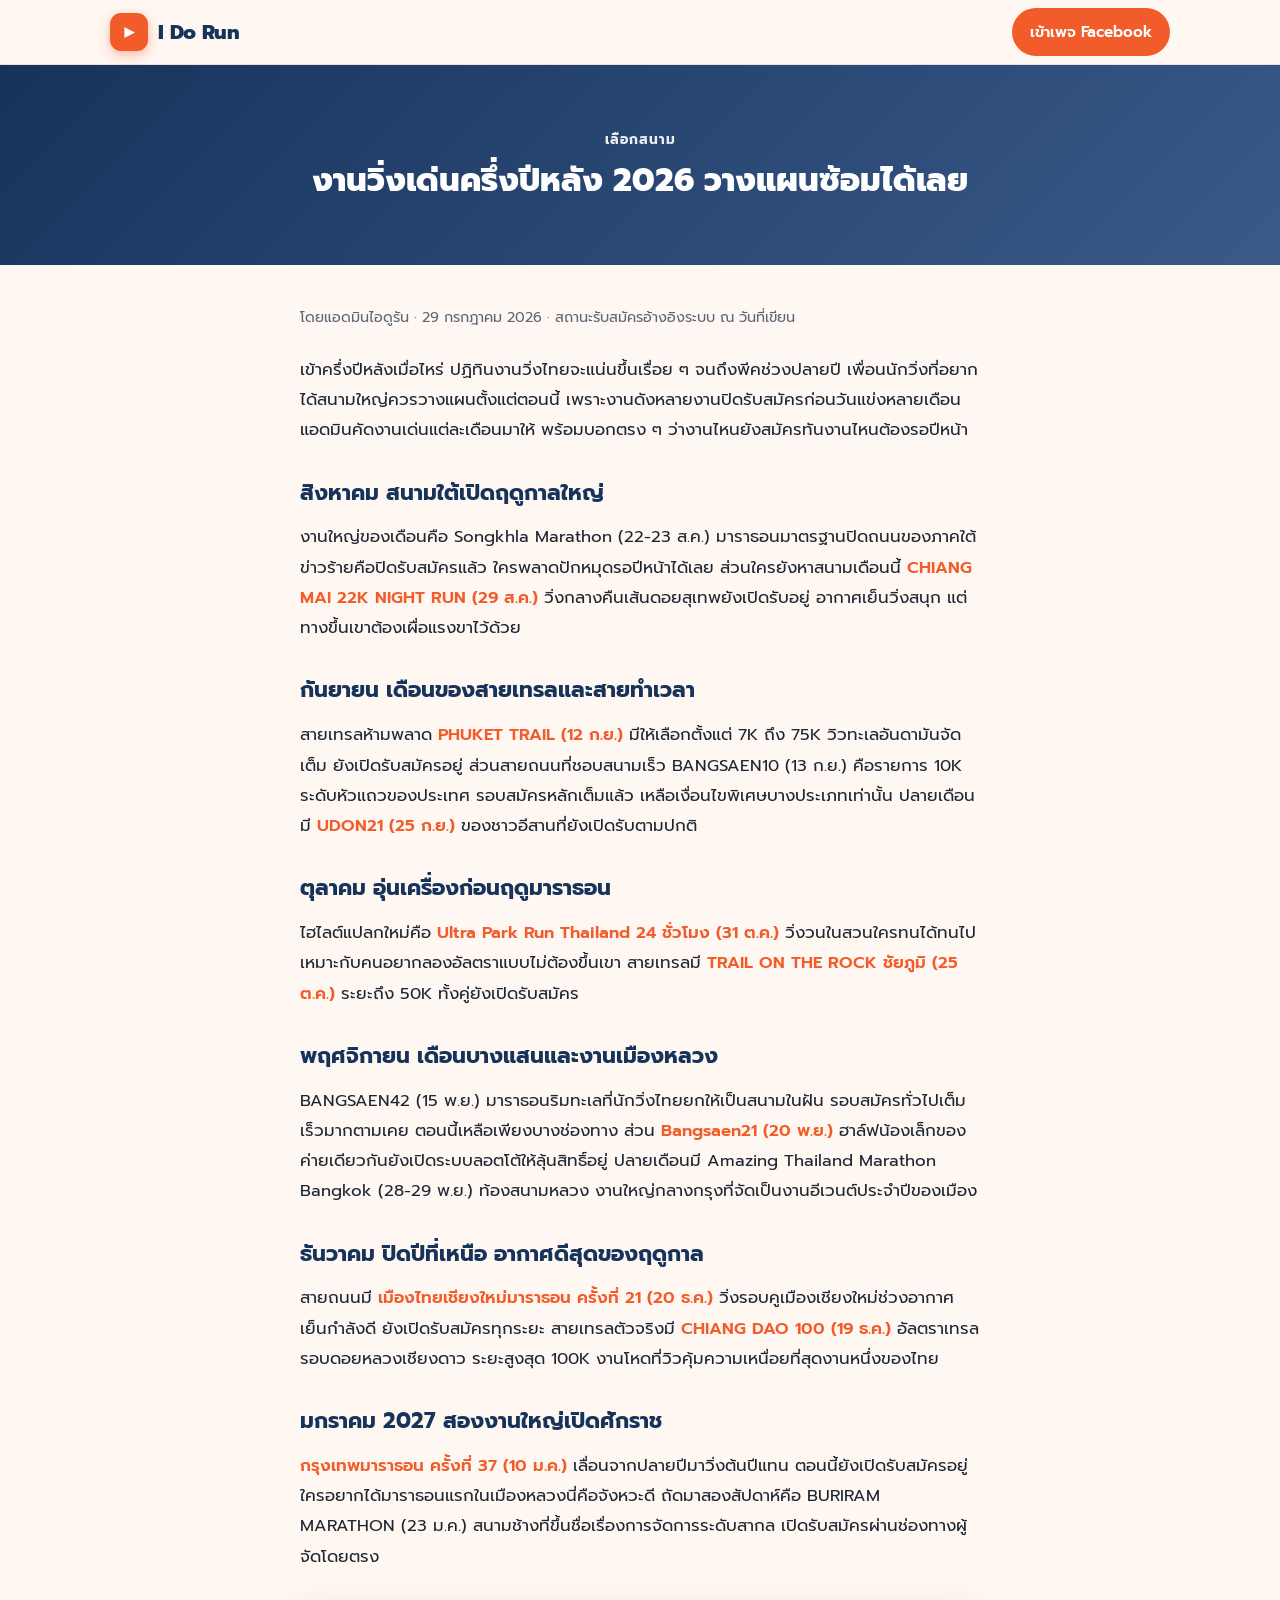
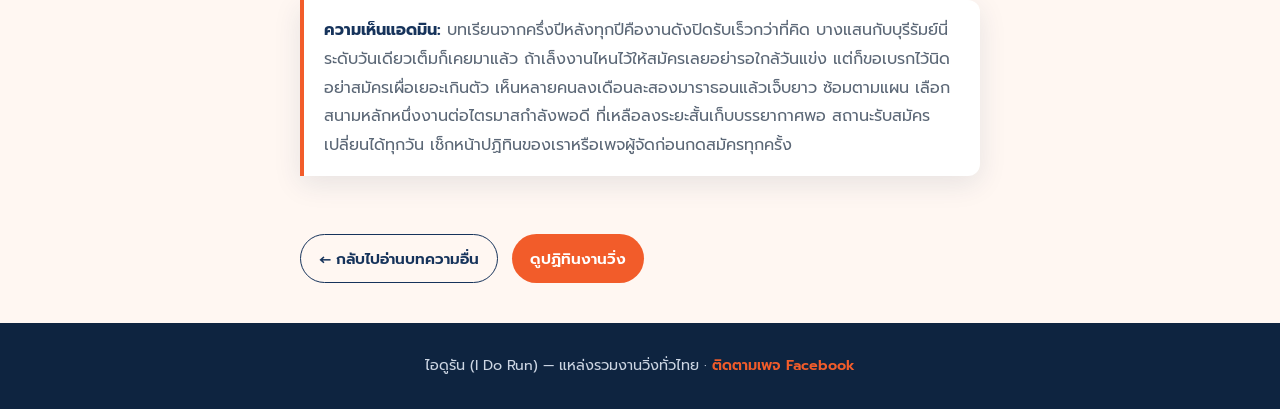
==== blog-h2-2026-highlight-races.html @ abdb93ab "content: 2 new blog posts + sitemap + build.js dedupe fix" ====
<!DOCTYPE html>
<html lang="th">
<head>
<meta charset="UTF-8">
<meta name="viewport" content="width=device-width, initial-scale=1.0">
<title>งานวิ่งเด่นครึ่งปีหลัง 2026 วางแผนซ้อมได้เลย | ไอดูรัน I Do Run</title>
<meta name="description" content="ส.ค.ถึง ม.ค. มีสนามใหญ่เรียงคิวทุกเดือน ตั้งแต่บางแสน เชียงใหม่มาราธอน เชียงดาว 100 ถึงกรุงเทพมาราธอน แอดมินคัดงานเด่นมาให้พร้อมสถานะรับสมัครจริง">
<link rel="canonical" href="https://idorunubon.github.io/blog-h2-2026-highlight-races.html">
<meta property="og:type" content="article">
<meta property="og:title" content="งานวิ่งเด่นครึ่งปีหลัง 2026 วางแผนซ้อมได้เลย">
<meta property="og:description" content="ส.ค.ถึง ม.ค. มีสนามใหญ่เรียงคิวทุกเดือน แอดมินคัดงานเด่นมาให้พร้อมสถานะรับสมัครจริง">
<meta property="og:url" content="https://idorunubon.github.io/blog-h2-2026-highlight-races.html">
<meta property="og:image" content="https://idorunubon.github.io/og-image.png">
<script type="application/ld+json">{"@context":"https://schema.org","@type":"BlogPosting","headline":"งานวิ่งเด่นครึ่งปีหลัง 2026 วางแผนซ้อมได้เลย","datePublished":"2026-07-29","author":{"@type":"Organization","name":"ไอดูรัน I Do Run"},"publisher":{"@type":"Organization","name":"ไอดูรัน I Do Run"},"mainEntityOfPage":"https://idorunubon.github.io/blog-h2-2026-highlight-races.html"}</script>
<link rel="preconnect" href="https://fonts.googleapis.com">
<link rel="preconnect" href="https://fonts.gstatic.com" crossorigin>
<link href="https://fonts.googleapis.com/css2?family=Noto+Sans+Thai:wght@400;500;700;800&family=Prompt:wght@400;500;600;700;800&display=swap" rel="stylesheet">
<link rel="icon" href="data:image/svg+xml,%3Csvg xmlns='http://www.w3.org/2000/svg' viewBox='0 0 64 64'%3E%3Crect width='64' height='64' rx='14' fill='%23F25C2A'/%3E%3Cpath d='M24 18v28l24-14z' fill='white'/%3E%3C/svg%3E">
<style>
  :root{--orange:#F25C2A;--orange-dark:#d44a1c;--navy:#16335B;--navy-deep:#0e2440;--cream:#FFF7F2;--ink:#1d2733;--muted:#5b6776;--line:#e9e1d8;--shadow:0 8px 28px rgba(22,51,91,.10)}
  *{box-sizing:border-box;margin:0;padding:0}
  body{font-family:'Prompt','Noto Sans Thai',sans-serif;color:var(--ink);background:var(--cream);line-height:1.8;-webkit-font-smoothing:antialiased}
  a{color:inherit;text-decoration:none}
  header.nav{position:sticky;top:0;z-index:50;background:rgba(255,247,242,.95);backdrop-filter:blur(8px);border-bottom:1px solid var(--line)}
  .nav-in{max-width:1100px;margin:0 auto;padding:0 20px;display:flex;align-items:center;justify-content:space-between;height:64px}
  .logo{display:flex;align-items:center;gap:10px;font-weight:800;font-size:1.25rem;color:var(--navy)}
  .logo .mark{width:38px;height:38px;border-radius:11px;background:var(--orange);display:grid;place-items:center;color:#fff;font-size:1.2rem;box-shadow:0 4px 12px rgba(242,92,42,.4)}
  .btn{display:inline-flex;align-items:center;gap:8px;background:var(--orange);color:#fff;font-weight:600;padding:10px 18px;border-radius:30px;font-size:.95rem;border:none;cursor:pointer}
  .hero{height:200px;background:linear-gradient(135deg,#16335B,#3a5a8a);display:grid;place-items:center;text-align:center;color:#fff;padding:0 20px}
  .hero .cat{font-size:.85rem;font-weight:700;letter-spacing:1px;text-transform:uppercase;opacity:.9;margin-bottom:8px}
  .hero h1{font-size:2rem;font-weight:800;line-height:1.3;max-width:760px}
  article{max-width:720px;margin:0 auto;padding:40px 20px 20px}
  .meta{color:var(--muted);font-size:.9rem;margin-bottom:24px}
  article h2{color:var(--navy);font-size:1.35rem;font-weight:700;margin:28px 0 10px}
  article p{margin-bottom:14px;font-size:1.05rem}
  article a{color:var(--orange);font-weight:600}
  .adminbox{background:#fff;border-left:4px solid var(--orange);border-radius:0 12px 12px 0;padding:16px 20px;margin:28px 0;box-shadow:var(--shadow);color:var(--muted);font-size:1rem}
  .adminbox b{color:var(--navy)}
  .backwrap{max-width:720px;margin:0 auto;padding:10px 20px 40px;display:flex;gap:14px;flex-wrap:wrap}
  .ghost{background:transparent;color:var(--navy);border:1.5px solid var(--navy)}
  footer{background:var(--navy-deep);color:#cdd6e3;text-align:center;padding:30px 20px;font-size:.9rem}
  footer a{color:var(--orange);font-weight:600}
</style>
</head>
<body>
<header class="nav"><div class="nav-in">
  <a href="/" class="logo"><span class="mark">▶</span> I Do Run</a>
  <a class="btn" href="https://www.facebook.com/ido.run.ubon/" target="_blank" rel="noopener">เข้าเพจ Facebook</a>
</div></header>
<div class="hero"><div><div class="cat">เลือกสนาม</div><h1>งานวิ่งเด่นครึ่งปีหลัง 2026 วางแผนซ้อมได้เลย</h1></div></div>
<article>
  <div class="meta">โดยแอดมินไอดูรัน · 29 กรกฎาคม 2026 · สถานะรับสมัครอ้างอิงระบบ ณ วันที่เขียน</div>
  <p>เข้าครึ่งปีหลังเมื่อไหร่ ปฏิทินงานวิ่งไทยจะแน่นขึ้นเรื่อย ๆ จนถึงพีคช่วงปลายปี เพื่อนนักวิ่งที่อยากได้สนามใหญ่ควรวางแผนตั้งแต่ตอนนี้ เพราะงานดังหลายงานปิดรับสมัครก่อนวันแข่งหลายเดือน แอดมินคัดงานเด่นแต่ละเดือนมาให้ พร้อมบอกตรง ๆ ว่างานไหนยังสมัครทันงานไหนต้องรอปีหน้า</p>
<h2>สิงหาคม สนามใต้เปิดฤดูกาลใหญ่</h2>
<p>งานใหญ่ของเดือนคือ Songkhla Marathon (22-23 ส.ค.) มาราธอนมาตรฐานปิดถนนของภาคใต้ ข่าวร้ายคือปิดรับสมัครแล้ว ใครพลาดปักหมุดรอปีหน้าได้เลย ส่วนใครยังหาสนามเดือนนี้ <a href="https://race.thai.run/event/chiangmai22knightrun2026" target="_blank" rel="noopener">CHIANG MAI 22K NIGHT RUN (29 ส.ค.)</a> วิ่งกลางคืนเส้นดอยสุเทพยังเปิดรับอยู่ อากาศเย็นวิ่งสนุก แต่ทางขึ้นเขาต้องเผื่อแรงขาไว้ด้วย</p>
<h2>กันยายน เดือนของสายเทรลและสายทำเวลา</h2>
<p>สายเทรลห้ามพลาด <a href="https://race.thai.run/event/phukettrail2026" target="_blank" rel="noopener">PHUKET TRAIL (12 ก.ย.)</a> มีให้เลือกตั้งแต่ 7K ถึง 75K วิวทะเลอันดามันจัดเต็ม ยังเปิดรับสมัครอยู่ ส่วนสายถนนที่ชอบสนามเร็ว BANGSAEN10 (13 ก.ย.) คือรายการ 10K ระดับหัวแถวของประเทศ รอบสมัครหลักเต็มแล้ว เหลือเงื่อนไขพิเศษบางประเภทเท่านั้น ปลายเดือนมี <a href="https://race.thai.run/event/udon21" target="_blank" rel="noopener">UDON21 (25 ก.ย.)</a> ของชาวอีสานที่ยังเปิดรับตามปกติ</p>
<h2>ตุลาคม อุ่นเครื่องก่อนฤดูมาราธอน</h2>
<p>ไฮไลต์แปลกใหม่คือ <a href="https://race.thai.run/event/24hbangkok2026" target="_blank" rel="noopener">Ultra Park Run Thailand 24 ชั่วโมง (31 ต.ค.)</a> วิ่งวนในสวนใครทนได้ทนไป เหมาะกับคนอยากลองอัลตราแบบไม่ต้องขึ้นเขา สายเทรลมี <a href="https://race.thai.run/event/trailontherock2026" target="_blank" rel="noopener">TRAIL ON THE ROCK ชัยภูมิ (25 ต.ค.)</a> ระยะถึง 50K ทั้งคู่ยังเปิดรับสมัคร</p>
<h2>พฤศจิกายน เดือนบางแสนและงานเมืองหลวง</h2>
<p>BANGSAEN42 (15 พ.ย.) มาราธอนริมทะเลที่นักวิ่งไทยยกให้เป็นสนามในฝัน รอบสมัครทั่วไปเต็มเร็วมากตามเคย ตอนนี้เหลือเพียงบางช่องทาง ส่วน <a href="https://race.thai.run/event/bs21-lotto-2026" target="_blank" rel="noopener">Bangsaen21 (20 พ.ย.)</a> ฮาล์ฟน้องเล็กของค่ายเดียวกันยังเปิดระบบลอตโต้ให้ลุ้นสิทธิ์อยู่ ปลายเดือนมี Amazing Thailand Marathon Bangkok (28-29 พ.ย.) ท้องสนามหลวง งานใหญ่กลางกรุงที่จัดเป็นงานอีเวนต์ประจำปีของเมือง</p>
<h2>ธันวาคม ปิดปีที่เหนือ อากาศดีสุดของฤดูกาล</h2>
<p>สายถนนมี <a href="https://race.thai.run/event/chiangmaimarathon2026" target="_blank" rel="noopener">เมืองไทยเชียงใหม่มาราธอน ครั้งที่ 21 (20 ธ.ค.)</a> วิ่งรอบคูเมืองเชียงใหม่ช่วงอากาศเย็นกำลังดี ยังเปิดรับสมัครทุกระยะ สายเทรลตัวจริงมี <a href="https://race.thai.run/event/chiangdao100ultratrail2026" target="_blank" rel="noopener">CHIANG DAO 100 (19 ธ.ค.)</a> อัลตราเทรลรอบดอยหลวงเชียงดาว ระยะสูงสุด 100K งานโหดที่วิวคุ้มความเหนื่อยที่สุดงานหนึ่งของไทย</p>
<h2>มกราคม 2027 สองงานใหญ่เปิดศักราช</h2>
<p><a href="https://race.thai.run/event/bangkokmarathon2026" target="_blank" rel="noopener">กรุงเทพมาราธอน ครั้งที่ 37 (10 ม.ค.)</a> เลื่อนจากปลายปีมาวิ่งต้นปีแทน ตอนนี้ยังเปิดรับสมัครอยู่ ใครอยากได้มาราธอนแรกในเมืองหลวงนี่คือจังหวะดี ถัดมาสองสัปดาห์คือ BURIRAM MARATHON (23 ม.ค.) สนามช้างที่ขึ้นชื่อเรื่องการจัดการระดับสากล เปิดรับสมัครผ่านช่องทางผู้จัดโดยตรง</p>
<div class="adminbox"><b>ความเห็นแอดมิน:</b> บทเรียนจากครึ่งปีหลังทุกปีคืองานดังปิดรับเร็วกว่าที่คิด บางแสนกับบุรีรัมย์นี่ระดับวันเดียวเต็มก็เคยมาแล้ว ถ้าเล็งงานไหนไว้ให้สมัครเลยอย่ารอใกล้วันแข่ง แต่ก็ขอเบรกไว้นิด อย่าสมัครเผื่อเยอะเกินตัว เห็นหลายคนลงเดือนละสองมาราธอนแล้วเจ็บยาว ซ้อมตามแผน เลือกสนามหลักหนึ่งงานต่อไตรมาสกำลังพอดี ที่เหลือลงระยะสั้นเก็บบรรยากาศพอ สถานะรับสมัครเปลี่ยนได้ทุกวัน เช็กหน้าปฏิทินของเราหรือเพจผู้จัดก่อนกดสมัครทุกครั้ง</div>
</article>
<div class="backwrap">
  <a class="btn ghost" href="/#blog">← กลับไปอ่านบทความอื่น</a>
  <a class="btn" href="/#events">ดูปฏิทินงานวิ่ง</a>
</div>
<footer>ไอดูรัน (I Do Run) — แหล่งรวมงานวิ่งทั่วไทย · <a href="https://www.facebook.com/ido.run.ubon/" target="_blank" rel="noopener">ติดตามเพจ Facebook</a></footer>
</body>
</html>
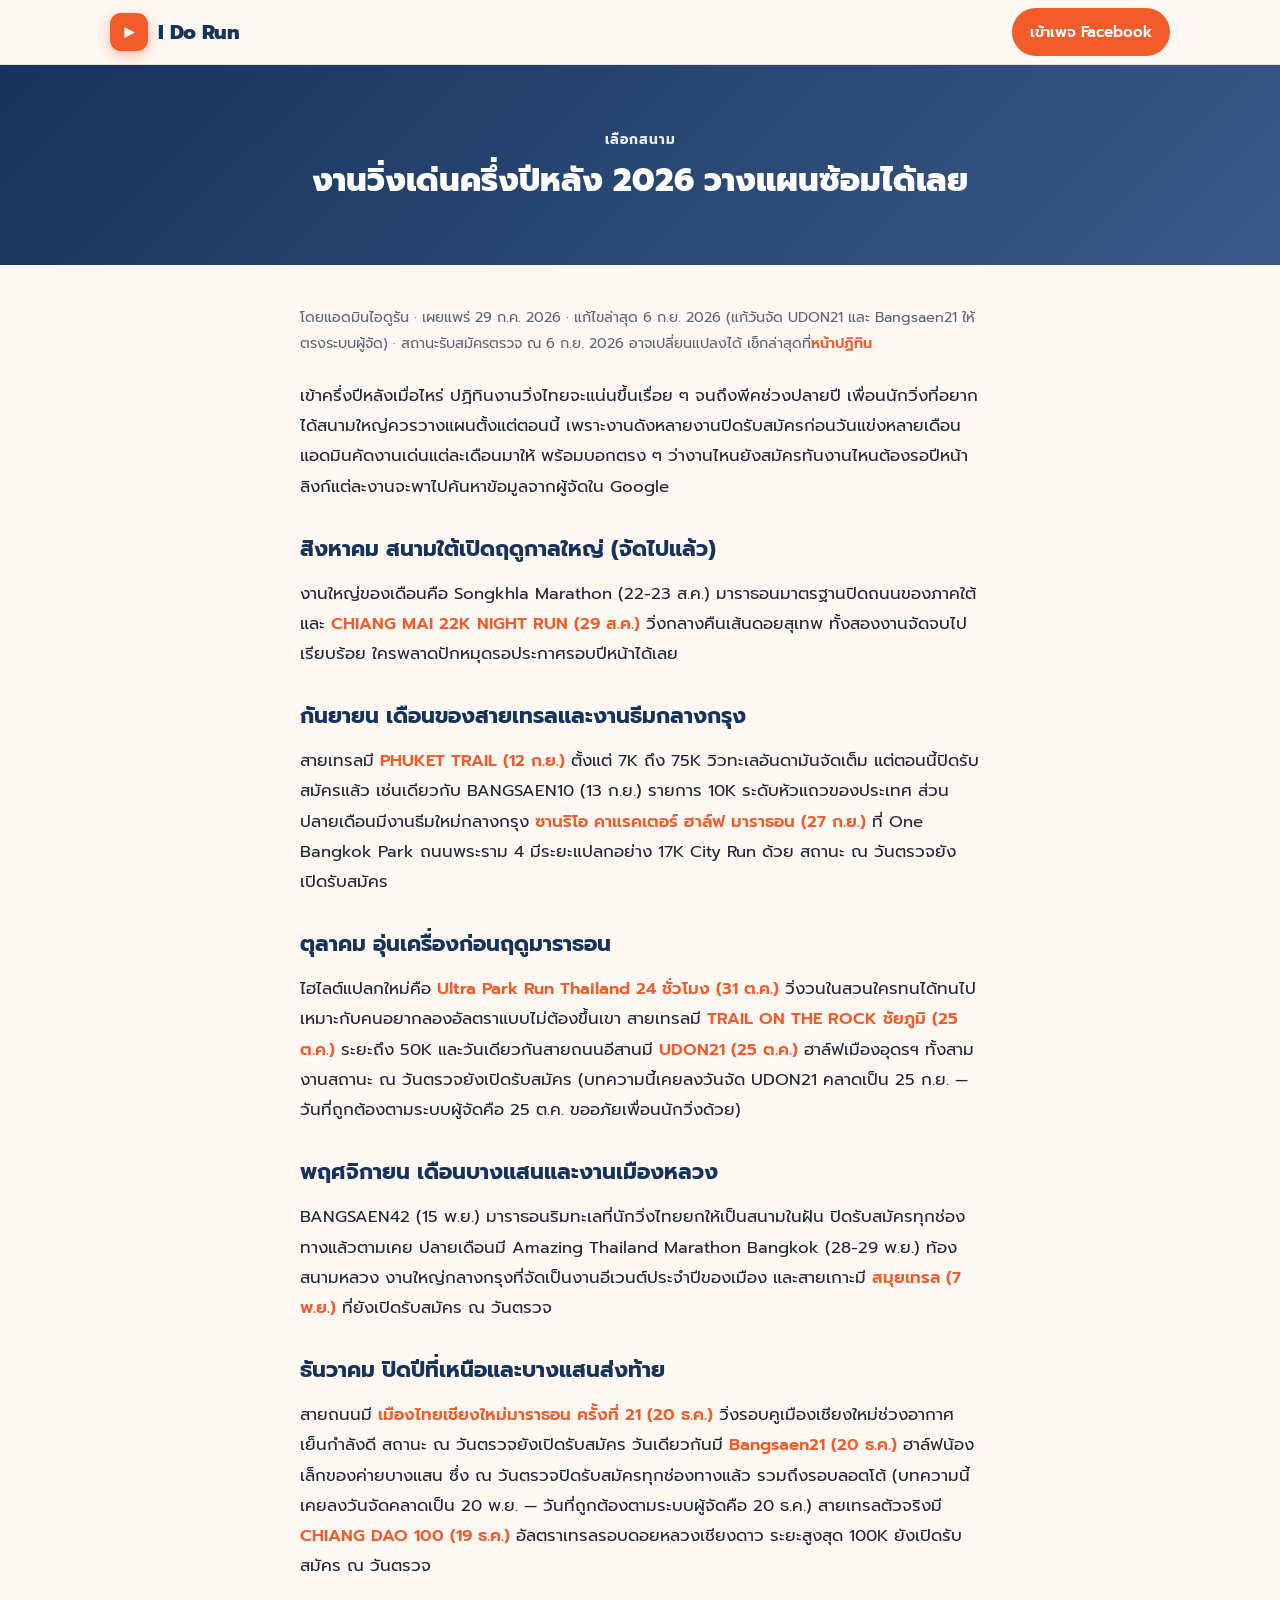
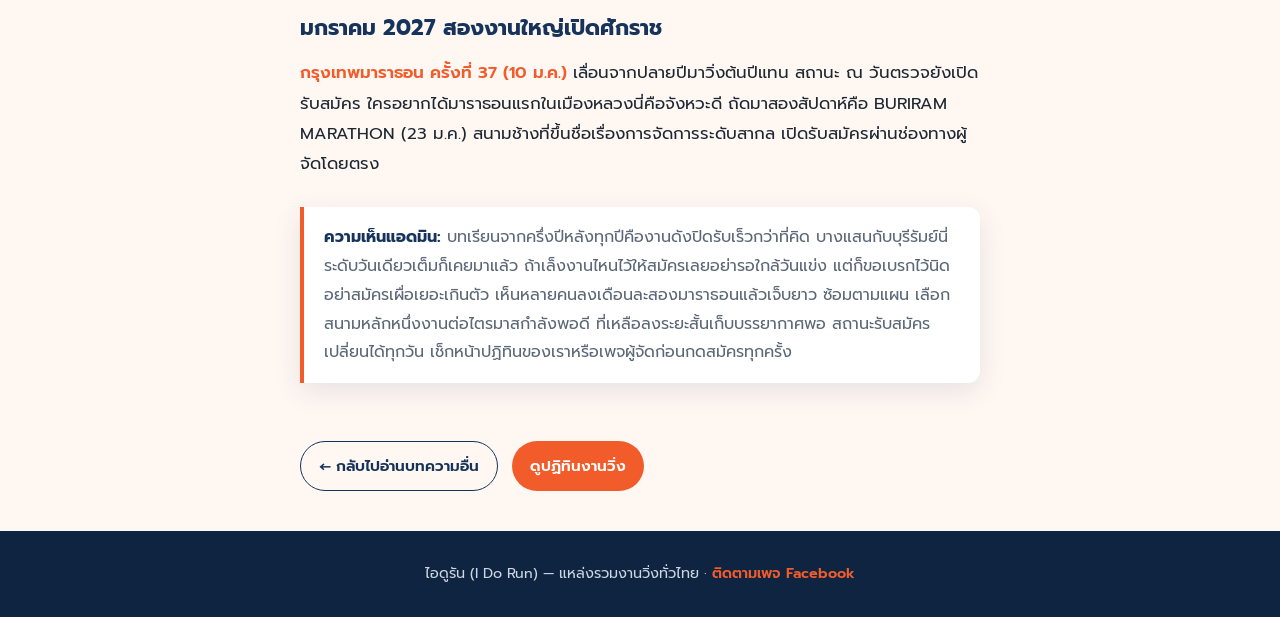
==== commit 04c4b5ab: "fix: Google search links, verified dates (UDON21/BS21), weekly-status labels, stale fallback" ====
--- a/blog-h2-2026-highlight-races.html
+++ b/blog-h2-2026-highlight-races.html
@@ -11,7 +11,7 @@
 <meta property="og:description" content="ส.ค.ถึง ม.ค. มีสนามใหญ่เรียงคิวทุกเดือน แอดมินคัดงานเด่นมาให้พร้อมสถานะรับสมัครจริง">
 <meta property="og:url" content="https://idorunubon.github.io/blog-h2-2026-highlight-races.html">
 <meta property="og:image" content="https://idorunubon.github.io/og-image.png">
-<script type="application/ld+json">{"@context":"https://schema.org","@type":"BlogPosting","headline":"งานวิ่งเด่นครึ่งปีหลัง 2026 วางแผนซ้อมได้เลย","datePublished":"2026-07-29","author":{"@type":"Organization","name":"ไอดูรัน I Do Run"},"publisher":{"@type":"Organization","name":"ไอดูรัน I Do Run"},"mainEntityOfPage":"https://idorunubon.github.io/blog-h2-2026-highlight-races.html"}</script>
+<script type="application/ld+json">{"@context":"https://schema.org","@type":"BlogPosting","headline":"งานวิ่งเด่นครึ่งปีหลัง 2026 วางแผนซ้อมได้เลย","datePublished":"2026-07-29","dateModified":"2026-09-06","author":{"@type":"Organization","name":"ไอดูรัน I Do Run"},"publisher":{"@type":"Organization","name":"ไอดูรัน I Do Run"},"mainEntityOfPage":"https://idorunubon.github.io/blog-h2-2026-highlight-races.html"}</script>
 <link rel="preconnect" href="https://fonts.googleapis.com">
 <link rel="preconnect" href="https://fonts.gstatic.com" crossorigin>
 <link href="https://fonts.googleapis.com/css2?family=Noto+Sans+Thai:wght@400;500;700;800&family=Prompt:wght@400;500;600;700;800&display=swap" rel="stylesheet">
@@ -49,20 +49,20 @@
 </div></header>
 <div class="hero"><div><div class="cat">เลือกสนาม</div><h1>งานวิ่งเด่นครึ่งปีหลัง 2026 วางแผนซ้อมได้เลย</h1></div></div>
 <article>
-  <div class="meta">โดยแอดมินไอดูรัน · 29 กรกฎาคม 2026 · สถานะรับสมัครอ้างอิงระบบ ณ วันที่เขียน</div>
-  <p>เข้าครึ่งปีหลังเมื่อไหร่ ปฏิทินงานวิ่งไทยจะแน่นขึ้นเรื่อย ๆ จนถึงพีคช่วงปลายปี เพื่อนนักวิ่งที่อยากได้สนามใหญ่ควรวางแผนตั้งแต่ตอนนี้ เพราะงานดังหลายงานปิดรับสมัครก่อนวันแข่งหลายเดือน แอดมินคัดงานเด่นแต่ละเดือนมาให้ พร้อมบอกตรง ๆ ว่างานไหนยังสมัครทันงานไหนต้องรอปีหน้า</p>
-<h2>สิงหาคม สนามใต้เปิดฤดูกาลใหญ่</h2>
-<p>งานใหญ่ของเดือนคือ Songkhla Marathon (22-23 ส.ค.) มาราธอนมาตรฐานปิดถนนของภาคใต้ ข่าวร้ายคือปิดรับสมัครแล้ว ใครพลาดปักหมุดรอปีหน้าได้เลย ส่วนใครยังหาสนามเดือนนี้ <a href="https://race.thai.run/event/chiangmai22knightrun2026" target="_blank" rel="noopener">CHIANG MAI 22K NIGHT RUN (29 ส.ค.)</a> วิ่งกลางคืนเส้นดอยสุเทพยังเปิดรับอยู่ อากาศเย็นวิ่งสนุก แต่ทางขึ้นเขาต้องเผื่อแรงขาไว้ด้วย</p>
-<h2>กันยายน เดือนของสายเทรลและสายทำเวลา</h2>
-<p>สายเทรลห้ามพลาด <a href="https://race.thai.run/event/phukettrail2026" target="_blank" rel="noopener">PHUKET TRAIL (12 ก.ย.)</a> มีให้เลือกตั้งแต่ 7K ถึง 75K วิวทะเลอันดามันจัดเต็ม ยังเปิดรับสมัครอยู่ ส่วนสายถนนที่ชอบสนามเร็ว BANGSAEN10 (13 ก.ย.) คือรายการ 10K ระดับหัวแถวของประเทศ รอบสมัครหลักเต็มแล้ว เหลือเงื่อนไขพิเศษบางประเภทเท่านั้น ปลายเดือนมี <a href="https://race.thai.run/event/udon21" target="_blank" rel="noopener">UDON21 (25 ก.ย.)</a> ของชาวอีสานที่ยังเปิดรับตามปกติ</p>
+  <div class="meta">โดยแอดมินไอดูรัน · เผยแพร่ 29 ก.ค. 2026 · แก้ไขล่าสุด 6 ก.ย. 2026 (แก้วันจัด UDON21 และ Bangsaen21 ให้ตรงระบบผู้จัด) · สถานะรับสมัครตรวจ ณ 6 ก.ย. 2026 อาจเปลี่ยนแปลงได้ เช็กล่าสุดที่<a href="/#events">หน้าปฏิทิน</a></div>
+  <p>เข้าครึ่งปีหลังเมื่อไหร่ ปฏิทินงานวิ่งไทยจะแน่นขึ้นเรื่อย ๆ จนถึงพีคช่วงปลายปี เพื่อนนักวิ่งที่อยากได้สนามใหญ่ควรวางแผนตั้งแต่ตอนนี้ เพราะงานดังหลายงานปิดรับสมัครก่อนวันแข่งหลายเดือน แอดมินคัดงานเด่นแต่ละเดือนมาให้ พร้อมบอกตรง ๆ ว่างานไหนยังสมัครทันงานไหนต้องรอปีหน้า ลิงก์แต่ละงานจะพาไปค้นหาข้อมูลจากผู้จัดใน Google</p>
+<h2>สิงหาคม สนามใต้เปิดฤดูกาลใหญ่ (จัดไปแล้ว)</h2>
+<p>งานใหญ่ของเดือนคือ Songkhla Marathon (22-23 ส.ค.) มาราธอนมาตรฐานปิดถนนของภาคใต้ และ <a href="https://www.google.com/search?q=CHIANG%20MAI%2022K%20NIGHT%20RUN%202026%20%E0%B8%87%E0%B8%B2%E0%B8%99%E0%B8%A7%E0%B8%B4%E0%B9%88%E0%B8%87%20%E0%B8%9C%E0%B8%B9%E0%B9%89%E0%B8%88%E0%B8%B1%E0%B8%94%20%E0%B8%9C%E0%B8%A5%E0%B8%81%E0%B8%B2%E0%B8%A3%E0%B9%81%E0%B8%82%E0%B9%88%E0%B8%87" target="_blank" rel="noopener">CHIANG MAI 22K NIGHT RUN (29 ส.ค.)</a> วิ่งกลางคืนเส้นดอยสุเทพ ทั้งสองงานจัดจบไปเรียบร้อย ใครพลาดปักหมุดรอประกาศรอบปีหน้าได้เลย</p>
+<h2>กันยายน เดือนของสายเทรลและงานธีมกลางกรุง</h2>
+<p>สายเทรลมี <a href="https://www.google.com/search?q=PHUKET%20TRAIL%202026%20%E0%B8%87%E0%B8%B2%E0%B8%99%E0%B8%A7%E0%B8%B4%E0%B9%88%E0%B8%87%20%E0%B8%9C%E0%B8%B9%E0%B9%89%E0%B8%88%E0%B8%B1%E0%B8%94%20%E0%B8%AA%E0%B8%A1%E0%B8%B1%E0%B8%84%E0%B8%A3" target="_blank" rel="noopener">PHUKET TRAIL (12 ก.ย.)</a> ตั้งแต่ 7K ถึง 75K วิวทะเลอันดามันจัดเต็ม แต่ตอนนี้ปิดรับสมัครแล้ว เช่นเดียวกับ BANGSAEN10 (13 ก.ย.) รายการ 10K ระดับหัวแถวของประเทศ ส่วนปลายเดือนมีงานธีมใหม่กลางกรุง <a href="https://www.google.com/search?q=Sanrio%20Characters%20Half%20Marathon%202026%20One%20Bangkok%20%E0%B8%87%E0%B8%B2%E0%B8%99%E0%B8%A7%E0%B8%B4%E0%B9%88%E0%B8%87%20%E0%B8%AA%E0%B8%A1%E0%B8%B1%E0%B8%84%E0%B8%A3" target="_blank" rel="noopener">ซานริโอ คาแรคเตอร์ ฮาล์ฟ มาราธอน (27 ก.ย.)</a> ที่ One Bangkok Park ถนนพระราม 4 มีระยะแปลกอย่าง 17K City Run ด้วย สถานะ ณ วันตรวจยังเปิดรับสมัคร</p>
 <h2>ตุลาคม อุ่นเครื่องก่อนฤดูมาราธอน</h2>
-<p>ไฮไลต์แปลกใหม่คือ <a href="https://race.thai.run/event/24hbangkok2026" target="_blank" rel="noopener">Ultra Park Run Thailand 24 ชั่วโมง (31 ต.ค.)</a> วิ่งวนในสวนใครทนได้ทนไป เหมาะกับคนอยากลองอัลตราแบบไม่ต้องขึ้นเขา สายเทรลมี <a href="https://race.thai.run/event/trailontherock2026" target="_blank" rel="noopener">TRAIL ON THE ROCK ชัยภูมิ (25 ต.ค.)</a> ระยะถึง 50K ทั้งคู่ยังเปิดรับสมัคร</p>
+<p>ไฮไลต์แปลกใหม่คือ <a href="https://www.google.com/search?q=Ultra%20Park%20Run%20Thailand%2024H%20Bangkok%202026%20%E0%B8%87%E0%B8%B2%E0%B8%99%E0%B8%A7%E0%B8%B4%E0%B9%88%E0%B8%87%20%E0%B8%9C%E0%B8%B9%E0%B9%89%E0%B8%88%E0%B8%B1%E0%B8%94%20%E0%B8%AA%E0%B8%A1%E0%B8%B1%E0%B8%84%E0%B8%A3" target="_blank" rel="noopener">Ultra Park Run Thailand 24 ชั่วโมง (31 ต.ค.)</a> วิ่งวนในสวนใครทนได้ทนไป เหมาะกับคนอยากลองอัลตราแบบไม่ต้องขึ้นเขา สายเทรลมี <a href="https://www.google.com/search?q=TRAIL%20ON%20THE%20ROCK%202026%20%E0%B8%8A%E0%B8%B1%E0%B8%A2%E0%B8%A0%E0%B8%B9%E0%B8%A1%E0%B8%B4%20%E0%B8%87%E0%B8%B2%E0%B8%99%E0%B8%A7%E0%B8%B4%E0%B9%88%E0%B8%87%20%E0%B8%AA%E0%B8%A1%E0%B8%B1%E0%B8%84%E0%B8%A3" target="_blank" rel="noopener">TRAIL ON THE ROCK ชัยภูมิ (25 ต.ค.)</a> ระยะถึง 50K และวันเดียวกันสายถนนอีสานมี <a href="https://www.google.com/search?q=UDON21%202026%20%E0%B8%87%E0%B8%B2%E0%B8%99%E0%B8%A7%E0%B8%B4%E0%B9%88%E0%B8%87%20%E0%B8%9C%E0%B8%B9%E0%B9%89%E0%B8%88%E0%B8%B1%E0%B8%94%20%E0%B8%AA%E0%B8%A1%E0%B8%B1%E0%B8%84%E0%B8%A3" target="_blank" rel="noopener">UDON21 (25 ต.ค.)</a> ฮาล์ฟเมืองอุดรฯ ทั้งสามงานสถานะ ณ วันตรวจยังเปิดรับสมัคร (บทความนี้เคยลงวันจัด UDON21 คลาดเป็น 25 ก.ย. — วันที่ถูกต้องตามระบบผู้จัดคือ 25 ต.ค. ขออภัยเพื่อนนักวิ่งด้วย)</p>
 <h2>พฤศจิกายน เดือนบางแสนและงานเมืองหลวง</h2>
-<p>BANGSAEN42 (15 พ.ย.) มาราธอนริมทะเลที่นักวิ่งไทยยกให้เป็นสนามในฝัน รอบสมัครทั่วไปเต็มเร็วมากตามเคย ตอนนี้เหลือเพียงบางช่องทาง ส่วน <a href="https://race.thai.run/event/bs21-lotto-2026" target="_blank" rel="noopener">Bangsaen21 (20 พ.ย.)</a> ฮาล์ฟน้องเล็กของค่ายเดียวกันยังเปิดระบบลอตโต้ให้ลุ้นสิทธิ์อยู่ ปลายเดือนมี Amazing Thailand Marathon Bangkok (28-29 พ.ย.) ท้องสนามหลวง งานใหญ่กลางกรุงที่จัดเป็นงานอีเวนต์ประจำปีของเมือง</p>
-<h2>ธันวาคม ปิดปีที่เหนือ อากาศดีสุดของฤดูกาล</h2>
-<p>สายถนนมี <a href="https://race.thai.run/event/chiangmaimarathon2026" target="_blank" rel="noopener">เมืองไทยเชียงใหม่มาราธอน ครั้งที่ 21 (20 ธ.ค.)</a> วิ่งรอบคูเมืองเชียงใหม่ช่วงอากาศเย็นกำลังดี ยังเปิดรับสมัครทุกระยะ สายเทรลตัวจริงมี <a href="https://race.thai.run/event/chiangdao100ultratrail2026" target="_blank" rel="noopener">CHIANG DAO 100 (19 ธ.ค.)</a> อัลตราเทรลรอบดอยหลวงเชียงดาว ระยะสูงสุด 100K งานโหดที่วิวคุ้มความเหนื่อยที่สุดงานหนึ่งของไทย</p>
+<p>BANGSAEN42 (15 พ.ย.) มาราธอนริมทะเลที่นักวิ่งไทยยกให้เป็นสนามในฝัน ปิดรับสมัครทุกช่องทางแล้วตามเคย ปลายเดือนมี Amazing Thailand Marathon Bangkok (28-29 พ.ย.) ท้องสนามหลวง งานใหญ่กลางกรุงที่จัดเป็นงานอีเวนต์ประจำปีของเมือง และสายเกาะมี <a href="https://www.google.com/search?q=Samui%20Trail%202026%20%E0%B8%AA%E0%B8%A1%E0%B8%B8%E0%B8%A2%E0%B9%80%E0%B8%97%E0%B8%A3%E0%B8%A5%20%E0%B8%87%E0%B8%B2%E0%B8%99%E0%B8%A7%E0%B8%B4%E0%B9%88%E0%B8%87%20%E0%B8%AA%E0%B8%A1%E0%B8%B1%E0%B8%84%E0%B8%A3" target="_blank" rel="noopener">สมุยเทรล (7 พ.ย.)</a> ที่ยังเปิดรับสมัคร ณ วันตรวจ</p>
+<h2>ธันวาคม ปิดปีที่เหนือและบางแสนส่งท้าย</h2>
+<p>สายถนนมี <a href="https://www.google.com/search?q=%E0%B9%80%E0%B8%A1%E0%B8%B7%E0%B8%AD%E0%B8%87%E0%B9%84%E0%B8%97%E0%B8%A2%E0%B9%80%E0%B8%8A%E0%B8%B5%E0%B8%A2%E0%B8%87%E0%B9%83%E0%B8%AB%E0%B8%A1%E0%B9%88%E0%B8%A1%E0%B8%B2%E0%B8%A3%E0%B8%B2%E0%B8%98%E0%B8%AD%E0%B8%99%202026%20%E0%B8%87%E0%B8%B2%E0%B8%99%E0%B8%A7%E0%B8%B4%E0%B9%88%E0%B8%87%20%E0%B8%AA%E0%B8%A1%E0%B8%B1%E0%B8%84%E0%B8%A3" target="_blank" rel="noopener">เมืองไทยเชียงใหม่มาราธอน ครั้งที่ 21 (20 ธ.ค.)</a> วิ่งรอบคูเมืองเชียงใหม่ช่วงอากาศเย็นกำลังดี สถานะ ณ วันตรวจยังเปิดรับสมัคร วันเดียวกันมี <a href="https://www.google.com/search?q=Bangsaen21%202026%20%E0%B8%87%E0%B8%B2%E0%B8%99%E0%B8%A7%E0%B8%B4%E0%B9%88%E0%B8%87%20%E0%B8%9C%E0%B8%B9%E0%B9%89%E0%B8%88%E0%B8%B1%E0%B8%94%20%E0%B8%AA%E0%B8%A1%E0%B8%B1%E0%B8%84%E0%B8%A3" target="_blank" rel="noopener">Bangsaen21 (20 ธ.ค.)</a> ฮาล์ฟน้องเล็กของค่ายบางแสน ซึ่ง ณ วันตรวจปิดรับสมัครทุกช่องทางแล้ว รวมถึงรอบลอตโต้ (บทความนี้เคยลงวันจัดคลาดเป็น 20 พ.ย. — วันที่ถูกต้องตามระบบผู้จัดคือ 20 ธ.ค.) สายเทรลตัวจริงมี <a href="https://www.google.com/search?q=CHIANG%20DAO%20100%20Ultra%20Trail%202026%20%E0%B8%87%E0%B8%B2%E0%B8%99%E0%B8%A7%E0%B8%B4%E0%B9%88%E0%B8%87%20%E0%B8%AA%E0%B8%A1%E0%B8%B1%E0%B8%84%E0%B8%A3" target="_blank" rel="noopener">CHIANG DAO 100 (19 ธ.ค.)</a> อัลตราเทรลรอบดอยหลวงเชียงดาว ระยะสูงสุด 100K ยังเปิดรับสมัคร ณ วันตรวจ</p>
 <h2>มกราคม 2027 สองงานใหญ่เปิดศักราช</h2>
-<p><a href="https://race.thai.run/event/bangkokmarathon2026" target="_blank" rel="noopener">กรุงเทพมาราธอน ครั้งที่ 37 (10 ม.ค.)</a> เลื่อนจากปลายปีมาวิ่งต้นปีแทน ตอนนี้ยังเปิดรับสมัครอยู่ ใครอยากได้มาราธอนแรกในเมืองหลวงนี่คือจังหวะดี ถัดมาสองสัปดาห์คือ BURIRAM MARATHON (23 ม.ค.) สนามช้างที่ขึ้นชื่อเรื่องการจัดการระดับสากล เปิดรับสมัครผ่านช่องทางผู้จัดโดยตรง</p>
+<p><a href="https://www.google.com/search?q=%E0%B8%81%E0%B8%A3%E0%B8%B8%E0%B8%87%E0%B9%80%E0%B8%97%E0%B8%9E%E0%B8%A1%E0%B8%B2%E0%B8%A3%E0%B8%B2%E0%B8%98%E0%B8%AD%E0%B8%99%20%E0%B8%84%E0%B8%A3%E0%B8%B1%E0%B9%89%E0%B8%87%E0%B8%97%E0%B8%B5%E0%B9%88%2037%20%E0%B8%87%E0%B8%B2%E0%B8%99%E0%B8%A7%E0%B8%B4%E0%B9%88%E0%B8%87%20%E0%B8%9C%E0%B8%B9%E0%B9%89%E0%B8%88%E0%B8%B1%E0%B8%94%20%E0%B8%AA%E0%B8%A1%E0%B8%B1%E0%B8%84%E0%B8%A3" target="_blank" rel="noopener">กรุงเทพมาราธอน ครั้งที่ 37 (10 ม.ค.)</a> เลื่อนจากปลายปีมาวิ่งต้นปีแทน สถานะ ณ วันตรวจยังเปิดรับสมัคร ใครอยากได้มาราธอนแรกในเมืองหลวงนี่คือจังหวะดี ถัดมาสองสัปดาห์คือ BURIRAM MARATHON (23 ม.ค.) สนามช้างที่ขึ้นชื่อเรื่องการจัดการระดับสากล เปิดรับสมัครผ่านช่องทางผู้จัดโดยตรง</p>
 <div class="adminbox"><b>ความเห็นแอดมิน:</b> บทเรียนจากครึ่งปีหลังทุกปีคืองานดังปิดรับเร็วกว่าที่คิด บางแสนกับบุรีรัมย์นี่ระดับวันเดียวเต็มก็เคยมาแล้ว ถ้าเล็งงานไหนไว้ให้สมัครเลยอย่ารอใกล้วันแข่ง แต่ก็ขอเบรกไว้นิด อย่าสมัครเผื่อเยอะเกินตัว เห็นหลายคนลงเดือนละสองมาราธอนแล้วเจ็บยาว ซ้อมตามแผน เลือกสนามหลักหนึ่งงานต่อไตรมาสกำลังพอดี ที่เหลือลงระยะสั้นเก็บบรรยากาศพอ สถานะรับสมัครเปลี่ยนได้ทุกวัน เช็กหน้าปฏิทินของเราหรือเพจผู้จัดก่อนกดสมัครทุกครั้ง</div>
 </article>
 <div class="backwrap">
